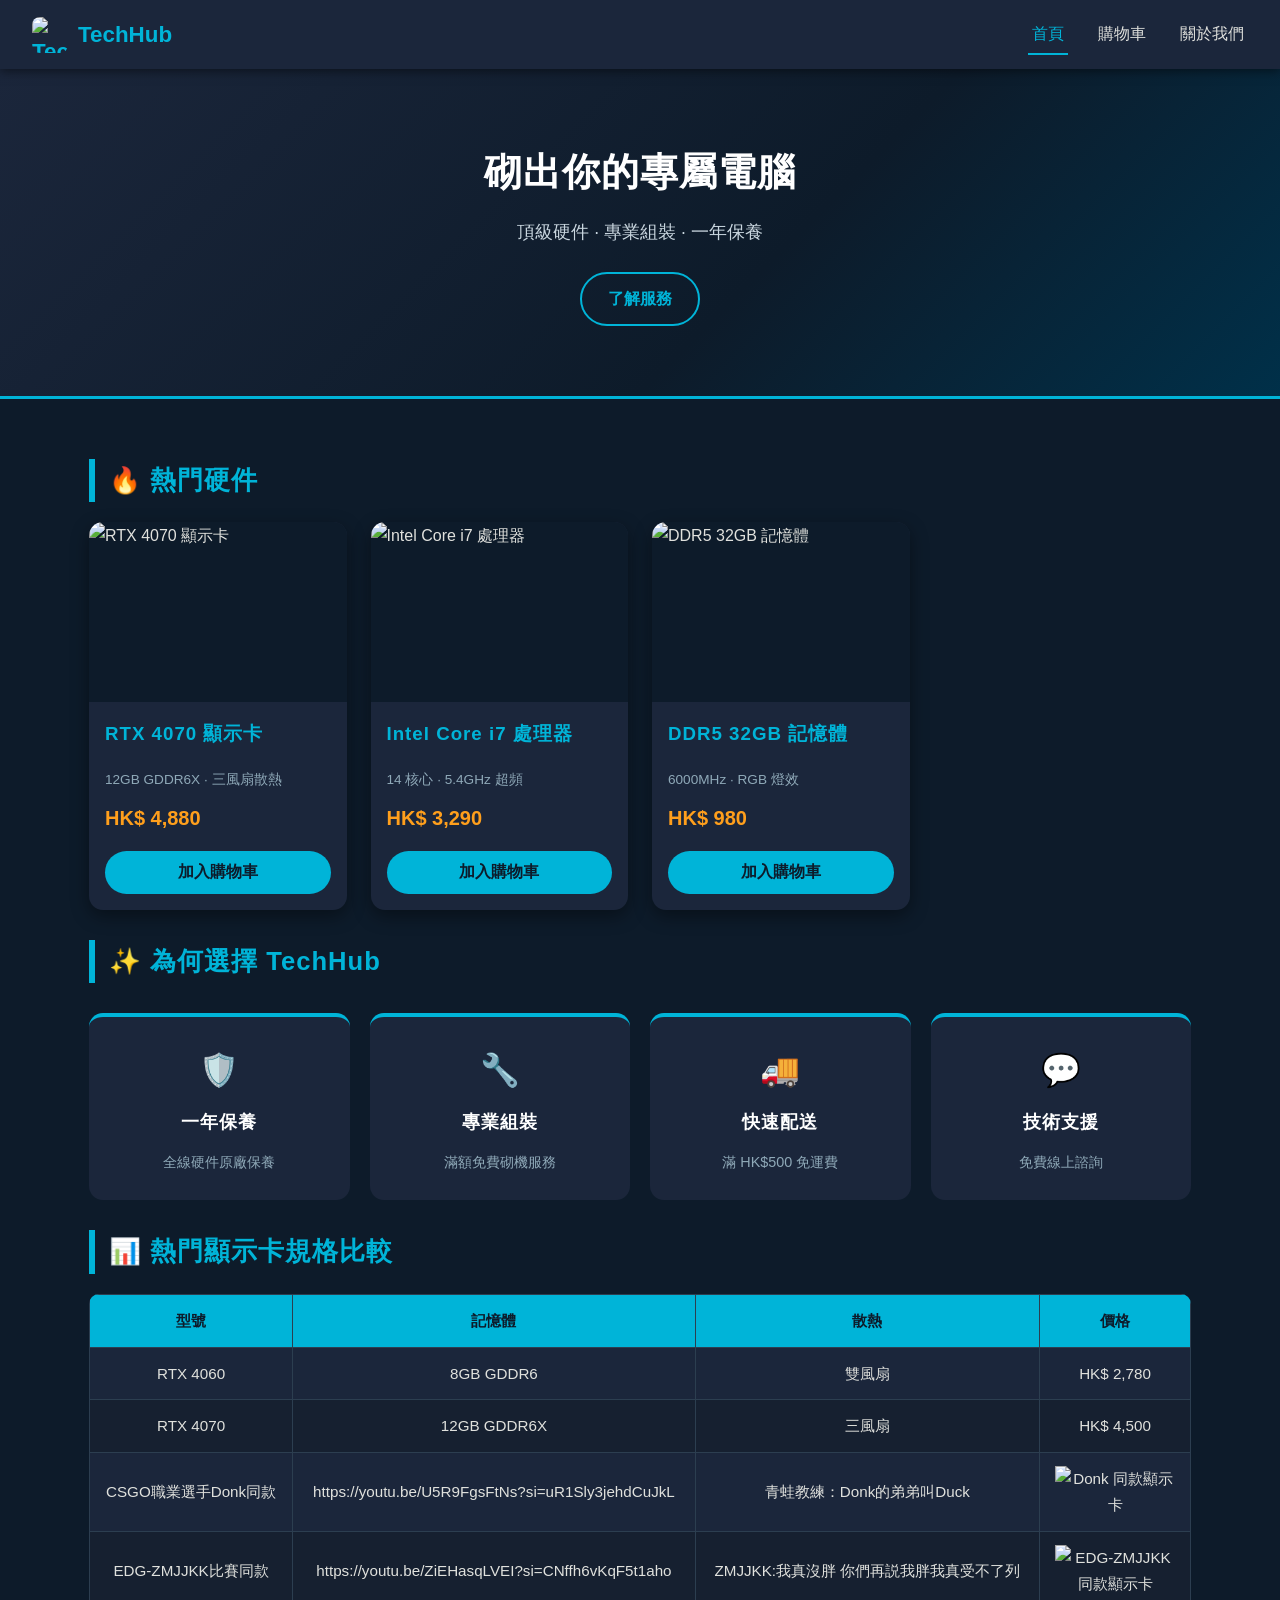
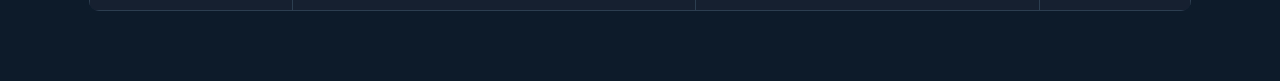
==== index.html @ f534d5a9 "Add files via upload" ====
<!DOCTYPE html>
<html lang="zh-Hant">
<head><script src="config.js"></script>
<script src="script.js" defer></script>
  <meta charset="UTF-8">
  <meta name="viewport" content="width=device-width, initial-scale=1.0">
  <meta name="description" content="TechHub 電腦硬件專門店 - 頂級硬件、專業組裝、一年保養">
  <title>TechHub 電腦硬件專門店 | 首頁</title>
    <link rel="stylesheet" href="style.css">
  <script src="config.js"></script>
</head>
<body>

  <nav class="navbar">
    <div class="logo">
        <img src="images/logo.png" alt="TechHub Logo">
         <span data-brand-en>TechHub</span>
    </div>
    <ul>
      <li><a href="index.html" class="active">首頁</a></li>
      <li><a href="cart.html">購物車 <span id="cartCount" class="cart-badge"></span></a></li>
      <li><a href="about.html">關於我們</a></li>
    </ul>
  </nav>

  <header class="banner">
    <h1 data-slogan>砌出你的專屬電腦</h1>
    <p data-subtitle>頂級硬件 · 專業組裝 · 一年保養</p>
    <div class="btn-group">
      
      <a href="about.html" class="btn btn-outline">了解服務</a>
    </div>
  </header>

  <main class="container">

    <h2 class="section-title">🔥 熱門硬件</h2>
    <div class="grid" id="homeHotGrid"></div>

    <h2 class="section-title">✨ 為何選擇 TechHub</h2>
    <div class="features">
      <div class="feature-item">
        <div class="icon">🛡️</div>
        <h3>一年保養</h3>
        <p>全線硬件原廠保養</p>
      </div>
      <div class="feature-item">
        <div class="icon">🔧</div>
        <h3>專業組裝</h3>
        <p>滿額免費砌機服務</p>
      </div>
      <div class="feature-item">
        <div class="icon">🚚</div>
        <h3>快速配送</h3>
        <p>滿 HK$500 免運費</p>
      </div>
      <div class="feature-item">
        <div class="icon">💬</div>
        <h3>技術支援</h3>
        <p>免費線上諮詢</p>
      </div>
    </div>

    <h2 class="section-title">📊 熱門顯示卡規格比較</h2>
    <table>
      <thead>
        <tr>
          <th>型號</th>
          <th>記憶體</th>
          <th>散熱</th>
          <th>價格</th>
        </tr>
      </thead>
      <tbody>
        <tr>
          <td>RTX 4060</td>
          <td>8GB GDDR6</td>
          <td>雙風扇</td>
          <td>HK$ 2,780</td>
        </tr>
        <tr>
          <td>RTX 4070</td>
          <td>12GB GDDR6X</td>
         <td>三風扇</td>
         <td>HK$ 4,500</td>
         </tr>
         </tbody>
         <tbody>
  <tr>
    <td>CSGO職業選手Donk同款</td>
    <td>https://youtu.be/U5R9FgsFtNs?si=uR1Sly3jehdCuJkL</td>
    <td>青蛙教練：Donk的弟弟叫Duck</td>
    <td><img src="images/0.jpg" alt="Donk 同款顯示卡" style="max-width:120px;"></td>
  </tr>
  <tr>
    <td>EDG-ZMJJKK比賽同款</td>
    <td>https://youtu.be/ZiEHasqLVEI?si=CNffh6vKqF5t1aho</td>
    <td>ZMJJKK:我真沒胖 你們再説我胖我真受不了列</td>
    <td><img src="images/EDG-zmjjKK.jpg" alt="EDG-ZMJJKK 同款顯示卡" style="max-width:120px;"></td>
  </tr>
</tbody>
---- style.css ----
* {
  margin: 0;
  padding: 0;
  box-sizing: border-box;
}

:root {
  --primary: #00b4d8;
  --accent: #ff9f1c;
  --bg-dark: #0d1b2a;
  --bg-card: #1b263b;
  --bg-deep: #162030;
  --text: #e0e1dd;
  --text-muted: #8fa9b8;
  --error: #ff6b6b;
  --border: #2c3e50;
}

body {
  font-family: "Microsoft JhengHei", "PingFang TC", "Noto Sans TC", sans-serif;
  background-color: var(--bg-dark);
  color: var(--text);
  line-height: 1.7;
}

h1, h2, h3 {
  color: var(--primary);
  letter-spacing: 1px;
  margin-bottom: 12px;
}

.section-title {
  font-size: 1.6rem;
  border-left: 6px solid var(--primary);
  padding-left: 14px;
  margin: 30px 0 20px;
}

.highlight {
  color: var(--accent);
  font-weight: bold;
}

/* ========== 導航列 ========== */
.navbar {
  background-color: var(--bg-card);
  display: flex;
  justify-content: space-between;
  align-items: center;
  padding: 14px 32px;
  position: sticky;
  top: 0;
  z-index: 100;
  box-shadow: 0 2px 10px rgba(0, 0, 0, 0.5);
}

.navbar .logo {
  display: flex;
  align-items: center;
  gap: 10px;
  font-size: 1.4rem;
  font-weight: bold;
  color: var(--primary);
}

.navbar .logo img {
  width: 36px;
  height: 36px;
  border-radius: 8px;
  object-fit: cover;
}

.navbar ul {
  display: flex;
  list-style: none;
  gap: 26px;
}

.navbar a {
  color: var(--text);
  text-decoration: none;
  font-size: 1rem;
  padding: 6px 4px;
  border-bottom: 2px solid transparent;
  transition: 0.3s;
  display: inline-flex;
  align-items: center;
}

.navbar a:hover,
.navbar a.active {
  color: var(--primary);
  border-bottom: 2px solid var(--primary);
}

/* 購物車數量徽章 */
.cart-badge {
  display: none;
  background: var(--accent);
  color: var(--bg-dark);
  font-size: 0.72rem;
  font-weight: bold;
  padding: 1px 7px;
  border-radius: 10px;
  margin-left: 6px;
  vertical-align: middle;
}

/* ========== Banner ========== */
.banner {
  background: linear-gradient(135deg, var(--bg-card), var(--bg-dark) 60%, #003049);
  text-align: center;
  padding: 70px 24px;
  border-bottom: 3px solid var(--primary);
}

.banner h1 {
  font-size: 2.4rem;
  color: #ffffff;
  margin-bottom: 14px;
}

.banner p {
  font-size: 1.1rem;
  color: #c9d6df;
  margin-bottom: 24px;
}

.banner .btn-group {
  display: flex;
  gap: 16px;
  justify-content: center;
  flex-wrap: wrap;
}

/* ========== 按鈕 ========== */
.btn {
  display: inline-block;
  background-color: var(--primary);
  color: var(--bg-dark);
  border: none;
  padding: 11px 26px;
  border-radius: 28px;
  font-size: 1rem;
  font-weight: bold;
  cursor: pointer;
  transition: 0.3s;
  text-decoration: none;
  font-family: inherit;
}

.btn:hover {
  background-color: var(--accent);
  color: var(--bg-dark);
  transform: translateY(-2px);
}

.btn-outline {
  background: transparent;
  border: 2px solid var(--primary);
  color: var(--primary);
}

.btn-outline:hover {
  background: var(--primary);
  color: var(--bg-dark);
}

.btn-sm {
  padding: 4px 12px;
  font-size: 0.85rem;
  border-radius: 16px;
}

.btn-danger {
  background: var(--error);
  color: #fff;
}

.btn-danger:hover {
  background: #d9534f;
  color: #fff;
}

/* ========== 容器 ========== */
.container {
  max-width: 1150px;
  margin: 0 auto;
  padding: 30px 24px 50px;
}

/* ========== 商品網格佈局 ========== */
.grid {
  display: grid;
  grid-template-columns: repeat(auto-fill, minmax(250px, 1fr));
  gap: 24px;
}

.card {
  background-color: var(--bg-card);
  border-radius: 14px;
  overflow: hidden;
  box-shadow: 0 6px 18px rgba(0, 0, 0, 0.4);
  transition: transform 0.3s, box-shadow 0.3s;
  display: flex;
  flex-direction: column;
}

.card:hover {
  transform: translateY(-8px);
  box-shadow: 0 12px 26px rgba(0, 180, 216, 0.35);
}

.card img {
  width: 100%;
  height: 180px;
  object-fit: cover;
  background-color: var(--bg-dark);
}

.card .info {
  padding: 16px;
  flex: 1;
  display: flex;
  flex-direction: column;
  gap: 6px;
}

.card .spec {
  font-size: 0.85rem;
  color: var(--text-muted);
}

.card .price {
  color: var(--accent);
  font-size: 1.25rem;
  font-weight: bold;
  margin: 4px 0 10px;
}

.card .btn {
  margin-top: auto;
  text-align: center;
}

/* ========== 分類快捷入口 ========== */
.category-bar {
  display: flex;
  flex-wrap: wrap;
  gap: 12px;
  margin: 20px 0 10px;
}

.category-bar a {
  background: var(--bg-card);
  color: var(--text);
  padding: 8px 20px;
  border-radius: 20px;
  text-decoration: none;
  font-size: 0.9rem;
  border: 1px solid var(--border);
  transition: 0.3s;
}

.category-bar a:hover {
  background: var(--primary);
  color: var(--bg-dark);
}

/* ========== 表格 ========== */
table {
  width: 100%;
  border-collapse: collapse;
  margin: 20px 0;
  background-color: var(--bg-card);
  border-radius: 10px;
  overflow: hidden;
}

th, td {
  padding: 13px 12px;
  border: 1px solid var(--border);
  text-align: center;
  font-size: 0.95rem;
}

th {
  background-color: var(--primary);
  color: var(--bg-dark);
}

tr:nth-child(even) {
  background-color: var(--bg-deep);
}

/* ========== 表單 / 購物車 ========== */
.form-box {
  background-color: var(--bg-card);
  padding: 28px;
  border-radius: 14px;
  margin-bottom: 26px;
  box-shadow: 0 4px 14px rgba(0, 0, 0, 0.35);
}

.form-group {
  margin-bottom: 18px;
}

.form-group label {
  display: block;
  margin-bottom: 7px;
  font-weight: bold;
  color: #c9d6df;
}

.form-group input,
.form-group select {
  width: 100%;
  padding: 11px;
  border: 1px solid var(--border);
  border-radius: 8px;
  background-color: var(--bg-dark);
  color: var(--text);
  font-size: 1rem;
  font-family: inherit;
}

.form-group input:focus,
.form-group select:focus {
  outline: none;
  border-color: var(--primary);
}

/* 結果顯示區 */
.result-box {
  background: linear-gradient(135deg, #003049, var(--bg-card));
  border-left: 6px solid var(--primary);
  padding: 24px;
  border-radius: 12px;
  font-size: 1rem;
}

.result-box .amount {
  font-size: 1.9rem;
  color: var(--accent);
  font-weight: bold;
  margin-top: 10px;
}

.result-box .error {
  color: var(--error);
  font-weight: bold;
}

.result-box .bonus {
  color: var(--primary);
  font-weight: bold;
  margin-top: 8px;
}

/* ========== 購物車清單 ========== */
.cart-list {
  display: flex;
  flex-direction: column;
  gap: 14px;
  margin: 20px 0;
}

.cart-item {
  background: var(--bg-card);
  padding: 16px 20px;
  border-radius: 12px;
  display: flex;
  align-items: center;
  gap: 16px;
  flex-wrap: wrap;
  border-left: 4px solid var(--primary);
}

.cart-item img {
  width: 64px;
  height: 64px;
  object-fit: cover;
  border-radius: 8px;
  background: var(--bg-dark);
}

.cart-item .item-name {
  flex: 1 1 180px;
  font-weight: bold;
  color: #fff;
}

.cart-item .item-price {
  color: var(--accent);
  font-weight: bold;
  min-width: 100px;
}

.cart-item .qty-control {
  display: flex;
  align-items: center;
  gap: 8px;
}

.cart-item .qty-control button {
  width: 32px;
  height: 32px;
  border-radius: 50%;
  border: 1px solid var(--primary);
  background: transparent;
  color: var(--primary);
  font-size: 1.1rem;
  cursor: pointer;
  transition: 0.2s;
}

.cart-item .qty-control button:hover {
  background: var(--primary);
  color: var(--bg-dark);
}

.cart-item .qty-control span {
  min-width: 32px;
  text-align: center;
  font-weight: bold;
}

.cart-empty {
  text-align: center;
  padding: 50px 20px;
  color: var(--text-muted);
  font-size: 1.1rem;
}

.cart-summary {
  background: linear-gradient(135deg, #003049, var(--bg-card));
  border-radius: 14px;
  padding: 24px;
  margin-top: 20px;
  border-left: 6px solid var(--accent);
}

.cart-summary .row {
  display: flex;
  justify-content: space-between;
  padding: 6px 0;
  font-size: 1rem;
}

.cart-summary .row.total {
  border-top: 1px solid var(--border);
  margin-top: 10px;
  padding-top: 14px;
  font-size: 1.4rem;
  font-weight: bold;
  color: var(--accent);
}

/* ========== 特色區塊（首頁） ========== */
.features {
  display: grid;
  grid-template-columns: repeat(auto-fit, minmax(220px, 1fr));
  gap: 20px;
  margin: 30px 0;
}

.feature-item {
  background-color: var(--bg-card);
  padding: 26px 20px;
  border-radius: 14px;
  text-align: center;
  border-top: 4px solid var(--primary);
}

.feature-item .icon {
  font-size: 2rem;
  margin-bottom: 10px;
}

.feature-item h3 {
  font-size: 1.1rem;
  color: #ffffff;
}

.feature-item p {
  font-size: 0.9rem;
  color: var(--text-muted);
  margin-top: 6px;
}

/* ========== 頁腳 ========== */
footer {
  background-color: var(--bg-card);
  color: var(--text-muted);
  text-align: center;
  padding: 30px 20px;
  margin-top: 40px;
  border-top: 3px solid var(--primary);
}

footer a {
  color: var(--primary);
  text-decoration: none;
  margin: 0 8px;
}

/* ========== 回到頂部按鈕 ========== */
#backTop {
  position: fixed;
  bottom: 28px;
  right: 28px;
  background: var(--primary);
  color: var(--bg-dark);
  border: none;
  width: 48px;
  height: 48px;
  border-radius: 50%;
  font-size: 1.3rem;
  cursor: pointer;
  display: none;
  box-shadow: 0 4px 12px rgba(0, 0, 0, 0.5);
  z-index: 200;
}

#backTop:hover {
  background: var(--accent);
}

/* ========== Toast 提示 ========== */
#toast {
  position: fixed;
  bottom: 90px;
  left: 50%;
  transform: translateX(-50%);
  background: var(--primary);
  color: var(--bg-dark);
  padding: 12px 26px;
  border-radius: 28px;
  font-weight: bold;
  z-index: 999;
  opacity: 0;
  transition: opacity 0.3s, transform 0.3s;
  pointer-events: none;
  box-shadow: 0 6px 20px rgba(0, 0, 0, 0.5);
}

#toast.show {
  opacity: 1;
  transform: translateX(-50%) translateY(-6px);
}

/* ========== 無障礙 ========== */
a:focus-visible,
button:focus-visible,
input:focus-visible,
select:focus-visible {
  outline: 3px solid var(--accent);
  outline-offset: 2px;
}

/* ========== RWD ========== */
@media (max-width: 820px) {
  .navbar {
    flex-direction: column;
    gap: 12px;
    padding: 14px 18px;
  }

  .navbar ul {
    flex-direction: row;
    flex-wrap: wrap;
    justify-content: center;
    gap: 14px;
  }

  .banner h1 { font-size: 1.7rem; }
  .banner p  { font-size: 0.95rem; }
  table { font-size: 0.8rem; }
  th, td { padding: 9px 6px; }
}

@media (max-width: 600px) {
  table {
    display: block;
    overflow-x: auto;
    white-space: nowrap;
  }
}

@media (max-width: 480px) {
  .grid { grid-template-columns: 1fr; }
  .banner { padding: 50px 16px; }
  .banner h1 { font-size: 1.4rem; }
  .container { padding: 20px 14px 40px; }
  .navbar ul { gap: 10px; }
  .navbar a { font-size: 0.9rem; }
  .cart-item { flex-direction: column; align-items: flex-start; }
}

/* ========== 減少動態偏好 ========== */
@media (prefers-reduced-motion: reduce) {
  * {
    transition: none !important;
    animation: none !important;
  }
  #backTop { display: none !important; }
}
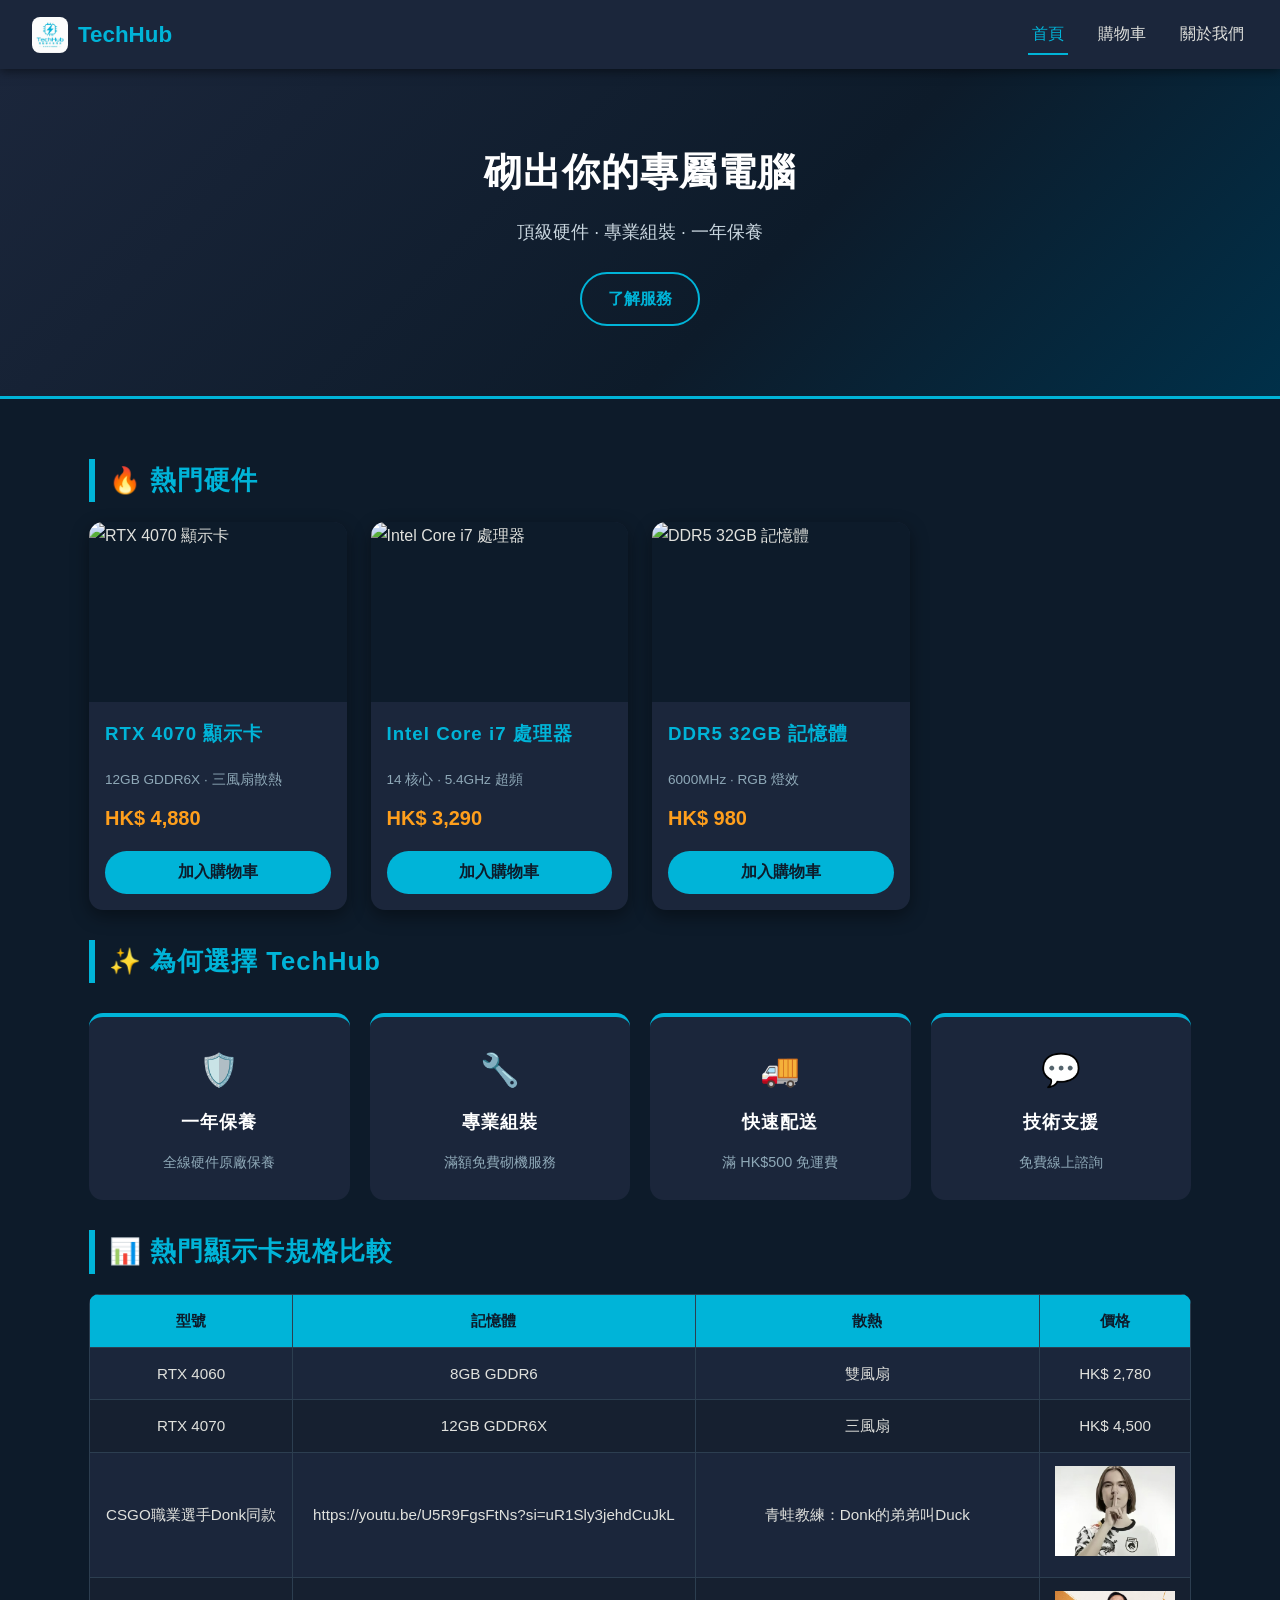
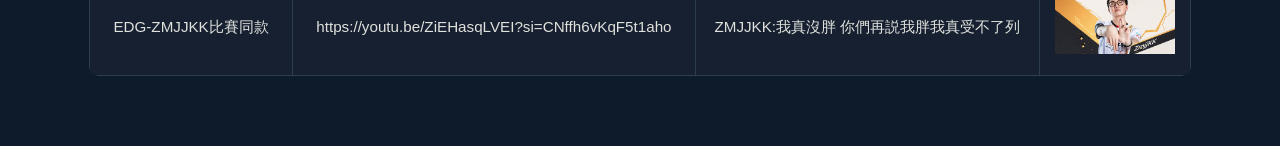
==== commit 5d36f0ac: "Fix HTML structure and update image paths" ====
--- a/index.html
+++ b/index.html
@@ -13,7 +13,7 @@
 
   <nav class="navbar">
     <div class="logo">
-        <img src="images/logo.png" alt="TechHub Logo">
+        <img src="logo.png" alt="TechHub Logo">
          <span data-brand-en>TechHub</span>
     </div>
     <ul>
@@ -90,12 +90,12 @@
     <td>CSGO職業選手Donk同款</td>
     <td>https://youtu.be/U5R9FgsFtNs?si=uR1Sly3jehdCuJkL</td>
     <td>青蛙教練：Donk的弟弟叫Duck</td>
-    <td><img src="images/0.jpg" alt="Donk 同款顯示卡" style="max-width:120px;"></td>
+    <td><img src="0.jpg" alt="Donk 同款顯示卡" style="max-width:120px;"></td>
   </tr>
   <tr>
     <td>EDG-ZMJJKK比賽同款</td>
     <td>https://youtu.be/ZiEHasqLVEI?si=CNffh6vKqF5t1aho</td>
     <td>ZMJJKK:我真沒胖 你們再説我胖我真受不了列</td>
-    <td><img src="images/EDG-zmjjKK.jpg" alt="EDG-ZMJJKK 同款顯示卡" style="max-width:120px;"></td>
+    <td><img src="EDG-zmjjKK.jpg" alt="EDG-ZMJJKK 同款顯示卡" style="max-width:120px;"></td>
   </tr>
-</tbody>+</tbody>
